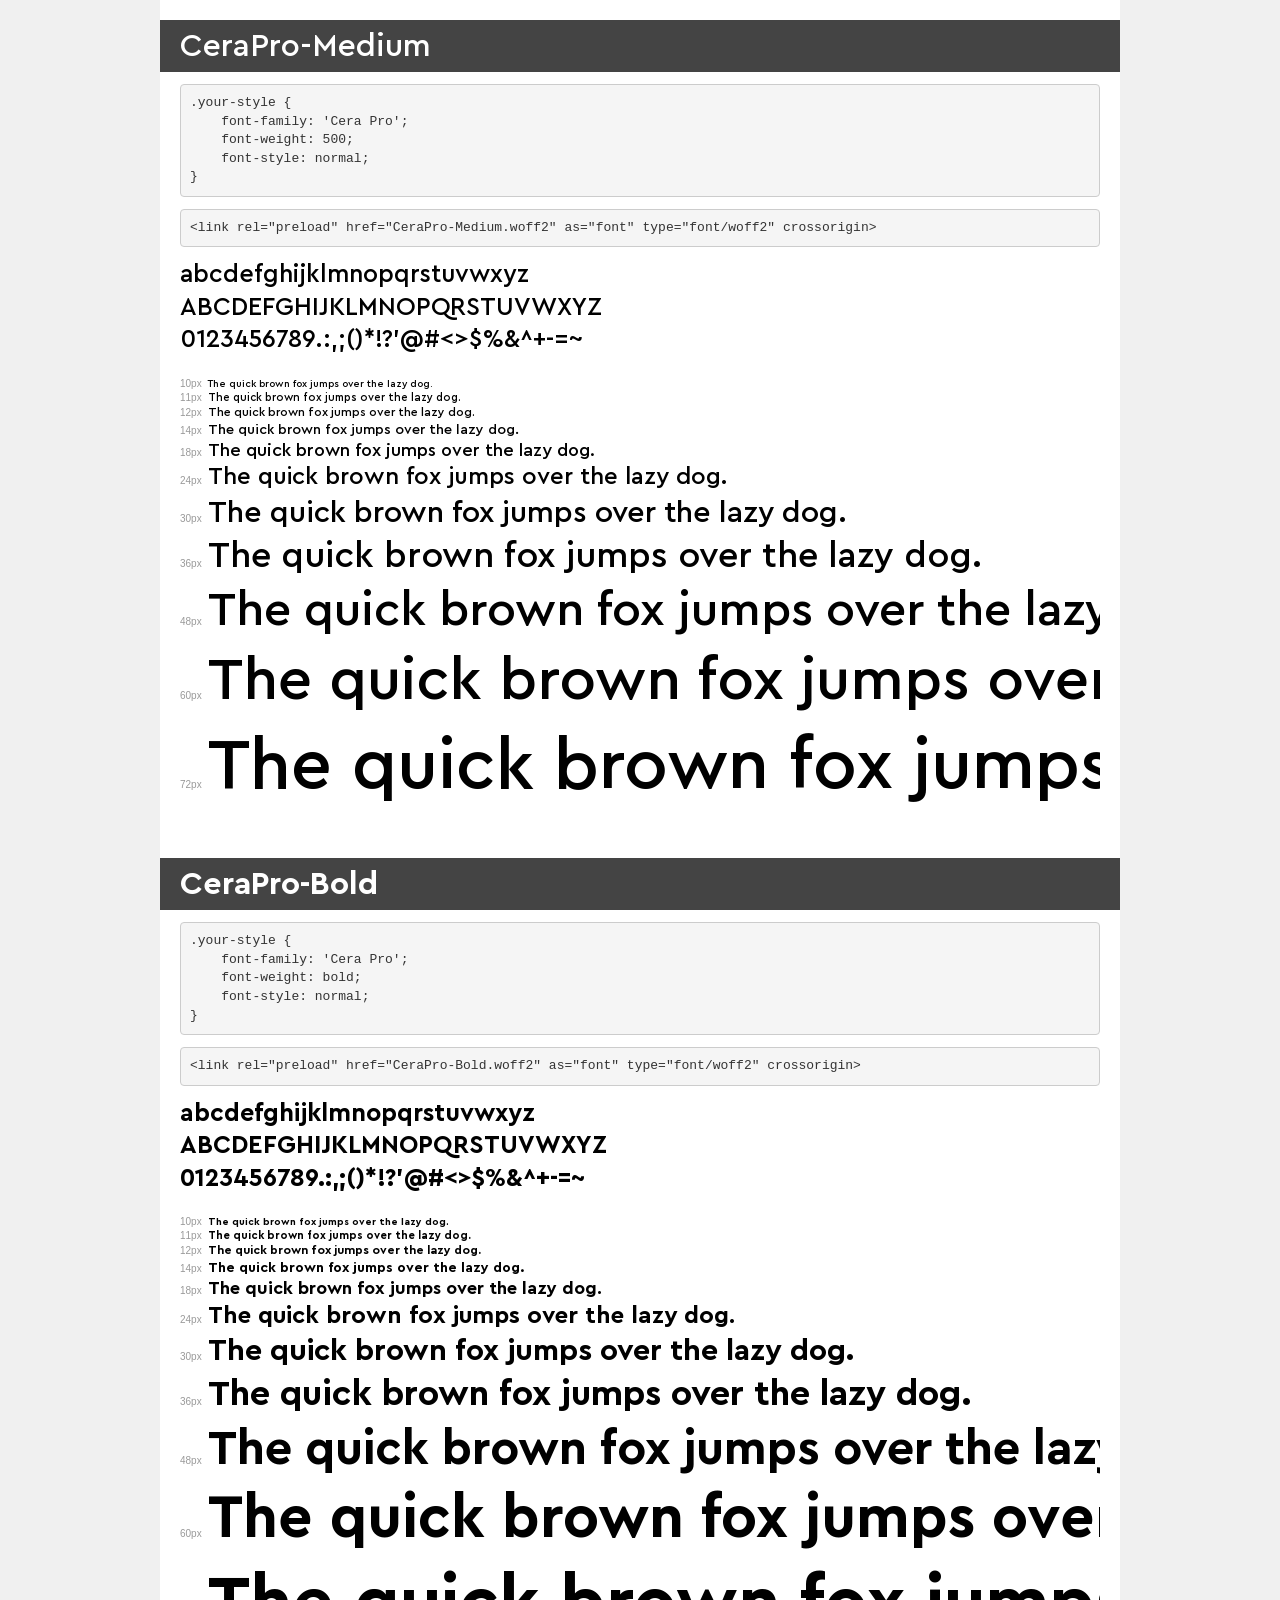
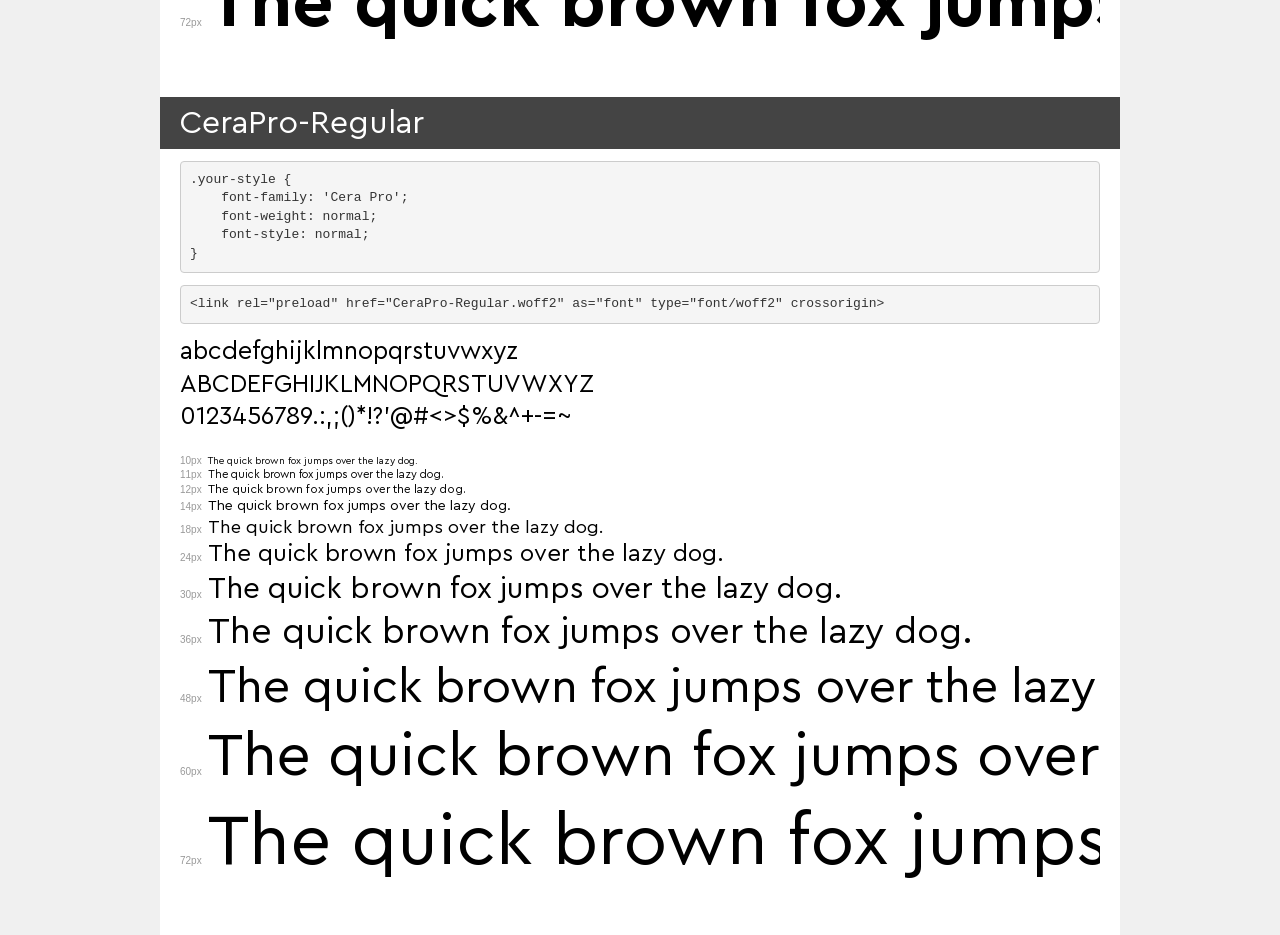
==== fonts/demo.html @ 89968bc9 "Upddated and improved homework 4" ====
<!DOCTYPE html>
<html lang="en">
<head>
    <meta charset="utf-8">
    <meta http-equiv="X-UA-Compatible" content="IE=edge">
    <meta name="viewport" content="width=device-width, initial-scale=1">
    <meta name="robots" content="noindex, noarchive">
    <meta name="format-detection" content="telephone=no">
    <title>Transfonter demo</title>
    <link href="stylesheet.css" rel="stylesheet">
    <style>
        /*
        http://meyerweb.com/eric/tools/css/reset/
        v2.0 | 20110126
        License: none (public domain)
        */
        html, body, div, span, applet, object, iframe,
        h1, h2, h3, h4, h5, h6, p, blockquote, pre,
        a, abbr, acronym, address, big, cite, code,
        del, dfn, em, img, ins, kbd, q, s, samp,
        small, strike, strong, sub, sup, tt, var,
        b, u, i, center,
        dl, dt, dd, ol, ul, li,
        fieldset, form, label, legend,
        table, caption, tbody, tfoot, thead, tr, th, td,
        article, aside, canvas, details, embed,
        figure, figcaption, footer, header, hgroup,
        menu, nav, output, ruby, section, summary,
        time, mark, audio, video {
            margin: 0;
            padding: 0;
            border: 0;
            font-size: 100%;
            font: inherit;
            vertical-align: baseline;
        }
        /* HTML5 display-role reset for older browsers */
        article, aside, details, figcaption, figure,
        footer, header, hgroup, menu, nav, section {
            display: block;
        }
        body {
            line-height: 1;
        }
        ol, ul {
            list-style: none;
        }
        blockquote, q {
            quotes: none;
        }
        blockquote:before, blockquote:after,
        q:before, q:after {
            content: '';
            content: none;
        }
        table {
            border-collapse: collapse;
            border-spacing: 0;
        }
        /* demo styles */
        body {
            background: #f0f0f0;
            color: #000;
        }
        .page {
            background: #fff;
            width: 920px;
            margin: 0 auto;
            padding: 20px 20px 0 20px;
            overflow: hidden;
        }
        .font-container {
            overflow-x: auto;
            overflow-y: hidden;
            margin-bottom: 40px;
            line-height: 1.3;
            white-space: nowrap;
            padding-bottom: 5px;
        }
        h1 {
            position: relative;
            background: #444;
            font-size: 32px;
            color: #fff;
            padding: 10px 20px;
            margin: 0 -20px 12px -20px;
        }
        .letters {
            font-size: 25px;
            margin-bottom: 20px;
        }
        .s10:before {
            content: '10px';
        }
        .s11:before {
            content: '11px';
        }
        .s12:before {
            content: '12px';
        }
        .s14:before {
            content: '14px';
        }
        .s18:before {
            content: '18px';
        }
        .s24:before {
            content: '24px';
        }
        .s30:before {
            content: '30px';
        }
        .s36:before {
            content: '36px';
        }
        .s48:before {
            content: '48px';
        }
        .s60:before {
            content: '60px';
        }
        .s72:before {
            content: '72px';
        }
        .s10:before, .s11:before, .s12:before, .s14:before,
        .s18:before, .s24:before, .s30:before, .s36:before,
        .s48:before, .s60:before, .s72:before {
            font-family: Arial, sans-serif;
            font-size: 10px;
            font-weight: normal;
            font-style: normal;
            color: #999;
            padding-right: 6px;
        }
        pre {
            display: block;
            padding: 9px;
            margin: 0 0 12px;
            font-family: Monaco, Menlo, Consolas, "Courier New", monospace;
            font-size: 13px;
            line-height: 1.428571429;
            color: #333;
            font-weight: normal;
            font-style: normal;
            background-color: #f5f5f5;
            border: 1px solid #ccc;
            overflow-x: auto;
            border-radius: 4px;
        }
        /* responsive */
        @media (max-width: 959px) {
            .page {
                width: auto;
                margin: 0;
            }
        }
    </style>
</head>
<body>
<div class="page">
    <div class="demo">
        <h1 style="font-family: 'Cera Pro'; font-weight: 500; font-style: normal;">CeraPro-Medium</h1>
        <pre title="Usage">.your-style {
    font-family: 'Cera Pro';
    font-weight: 500;
    font-style: normal;
}</pre>
        <pre title="Preload (optional)">
&lt;link rel=&quot;preload&quot; href=&quot;CeraPro-Medium.woff2&quot; as=&quot;font&quot; type=&quot;font/woff2&quot; crossorigin&gt;</pre>
        <div class="font-container" style="font-family: 'Cera Pro'; font-weight: 500; font-style: normal;">
            <p class="letters">
                abcdefghijklmnopqrstuvwxyz<br>
ABCDEFGHIJKLMNOPQRSTUVWXYZ<br>
                0123456789.:,;()*!?'@#&lt;&gt;$%&^+-=~
            </p>
            <p class="s10" style="font-size: 10px;">The quick brown fox jumps over the lazy dog.</p>
            <p class="s11" style="font-size: 11px;">The quick brown fox jumps over the lazy dog.</p>
            <p class="s12" style="font-size: 12px;">The quick brown fox jumps over the lazy dog.</p>
            <p class="s14" style="font-size: 14px;">The quick brown fox jumps over the lazy dog.</p>
            <p class="s18" style="font-size: 18px;">The quick brown fox jumps over the lazy dog.</p>
            <p class="s24" style="font-size: 24px;">The quick brown fox jumps over the lazy dog.</p>
            <p class="s30" style="font-size: 30px;">The quick brown fox jumps over the lazy dog.</p>
            <p class="s36" style="font-size: 36px;">The quick brown fox jumps over the lazy dog.</p>
            <p class="s48" style="font-size: 48px;">The quick brown fox jumps over the lazy dog.</p>
            <p class="s60" style="font-size: 60px;">The quick brown fox jumps over the lazy dog.</p>
            <p class="s72" style="font-size: 72px;">The quick brown fox jumps over the lazy dog.</p>
        </div>
    </div>

    <div class="demo">
        <h1 style="font-family: 'Cera Pro'; font-weight: bold; font-style: normal;">CeraPro-Bold</h1>
        <pre title="Usage">.your-style {
    font-family: 'Cera Pro';
    font-weight: bold;
    font-style: normal;
}</pre>
        <pre title="Preload (optional)">
&lt;link rel=&quot;preload&quot; href=&quot;CeraPro-Bold.woff2&quot; as=&quot;font&quot; type=&quot;font/woff2&quot; crossorigin&gt;</pre>
        <div class="font-container" style="font-family: 'Cera Pro'; font-weight: bold; font-style: normal;">
            <p class="letters">
                abcdefghijklmnopqrstuvwxyz<br>
ABCDEFGHIJKLMNOPQRSTUVWXYZ<br>
                0123456789.:,;()*!?'@#&lt;&gt;$%&^+-=~
            </p>
            <p class="s10" style="font-size: 10px;">The quick brown fox jumps over the lazy dog.</p>
            <p class="s11" style="font-size: 11px;">The quick brown fox jumps over the lazy dog.</p>
            <p class="s12" style="font-size: 12px;">The quick brown fox jumps over the lazy dog.</p>
            <p class="s14" style="font-size: 14px;">The quick brown fox jumps over the lazy dog.</p>
            <p class="s18" style="font-size: 18px;">The quick brown fox jumps over the lazy dog.</p>
            <p class="s24" style="font-size: 24px;">The quick brown fox jumps over the lazy dog.</p>
            <p class="s30" style="font-size: 30px;">The quick brown fox jumps over the lazy dog.</p>
            <p class="s36" style="font-size: 36px;">The quick brown fox jumps over the lazy dog.</p>
            <p class="s48" style="font-size: 48px;">The quick brown fox jumps over the lazy dog.</p>
            <p class="s60" style="font-size: 60px;">The quick brown fox jumps over the lazy dog.</p>
            <p class="s72" style="font-size: 72px;">The quick brown fox jumps over the lazy dog.</p>
        </div>
    </div>

    <div class="demo">
        <h1 style="font-family: 'Cera Pro'; font-weight: normal; font-style: normal;">CeraPro-Regular</h1>
        <pre title="Usage">.your-style {
    font-family: 'Cera Pro';
    font-weight: normal;
    font-style: normal;
}</pre>
        <pre title="Preload (optional)">
&lt;link rel=&quot;preload&quot; href=&quot;CeraPro-Regular.woff2&quot; as=&quot;font&quot; type=&quot;font/woff2&quot; crossorigin&gt;</pre>
        <div class="font-container" style="font-family: 'Cera Pro'; font-weight: normal; font-style: normal;">
            <p class="letters">
                abcdefghijklmnopqrstuvwxyz<br>
ABCDEFGHIJKLMNOPQRSTUVWXYZ<br>
                0123456789.:,;()*!?'@#&lt;&gt;$%&^+-=~
            </p>
            <p class="s10" style="font-size: 10px;">The quick brown fox jumps over the lazy dog.</p>
            <p class="s11" style="font-size: 11px;">The quick brown fox jumps over the lazy dog.</p>
            <p class="s12" style="font-size: 12px;">The quick brown fox jumps over the lazy dog.</p>
            <p class="s14" style="font-size: 14px;">The quick brown fox jumps over the lazy dog.</p>
            <p class="s18" style="font-size: 18px;">The quick brown fox jumps over the lazy dog.</p>
            <p class="s24" style="font-size: 24px;">The quick brown fox jumps over the lazy dog.</p>
            <p class="s30" style="font-size: 30px;">The quick brown fox jumps over the lazy dog.</p>
            <p class="s36" style="font-size: 36px;">The quick brown fox jumps over the lazy dog.</p>
            <p class="s48" style="font-size: 48px;">The quick brown fox jumps over the lazy dog.</p>
            <p class="s60" style="font-size: 60px;">The quick brown fox jumps over the lazy dog.</p>
            <p class="s72" style="font-size: 72px;">The quick brown fox jumps over the lazy dog.</p>
        </div>
    </div>

</div>
</body>
</html>
---- fonts/stylesheet.css ----
@font-face {
    font-family: 'Cera Pro';
    src: url('CeraPro-Medium.woff2') format('woff2'),
        url('CeraPro-Medium.woff') format('woff');
    font-weight: 500;
    font-style: normal;
    font-display: swap;
}

@font-face {
    font-family: 'Cera Pro';
    src: url('CeraPro-Bold.woff2') format('woff2'),
        url('CeraPro-Bold.woff') format('woff');
    font-weight: bold;
    font-style: normal;
    font-display: swap;
}

@font-face {
    font-family: 'Cera Pro';
    src: url('CeraPro-Regular.woff2') format('woff2'),
        url('CeraPro-Regular.woff') format('woff');
    font-weight: normal;
    font-style: normal;
    font-display: swap;
}
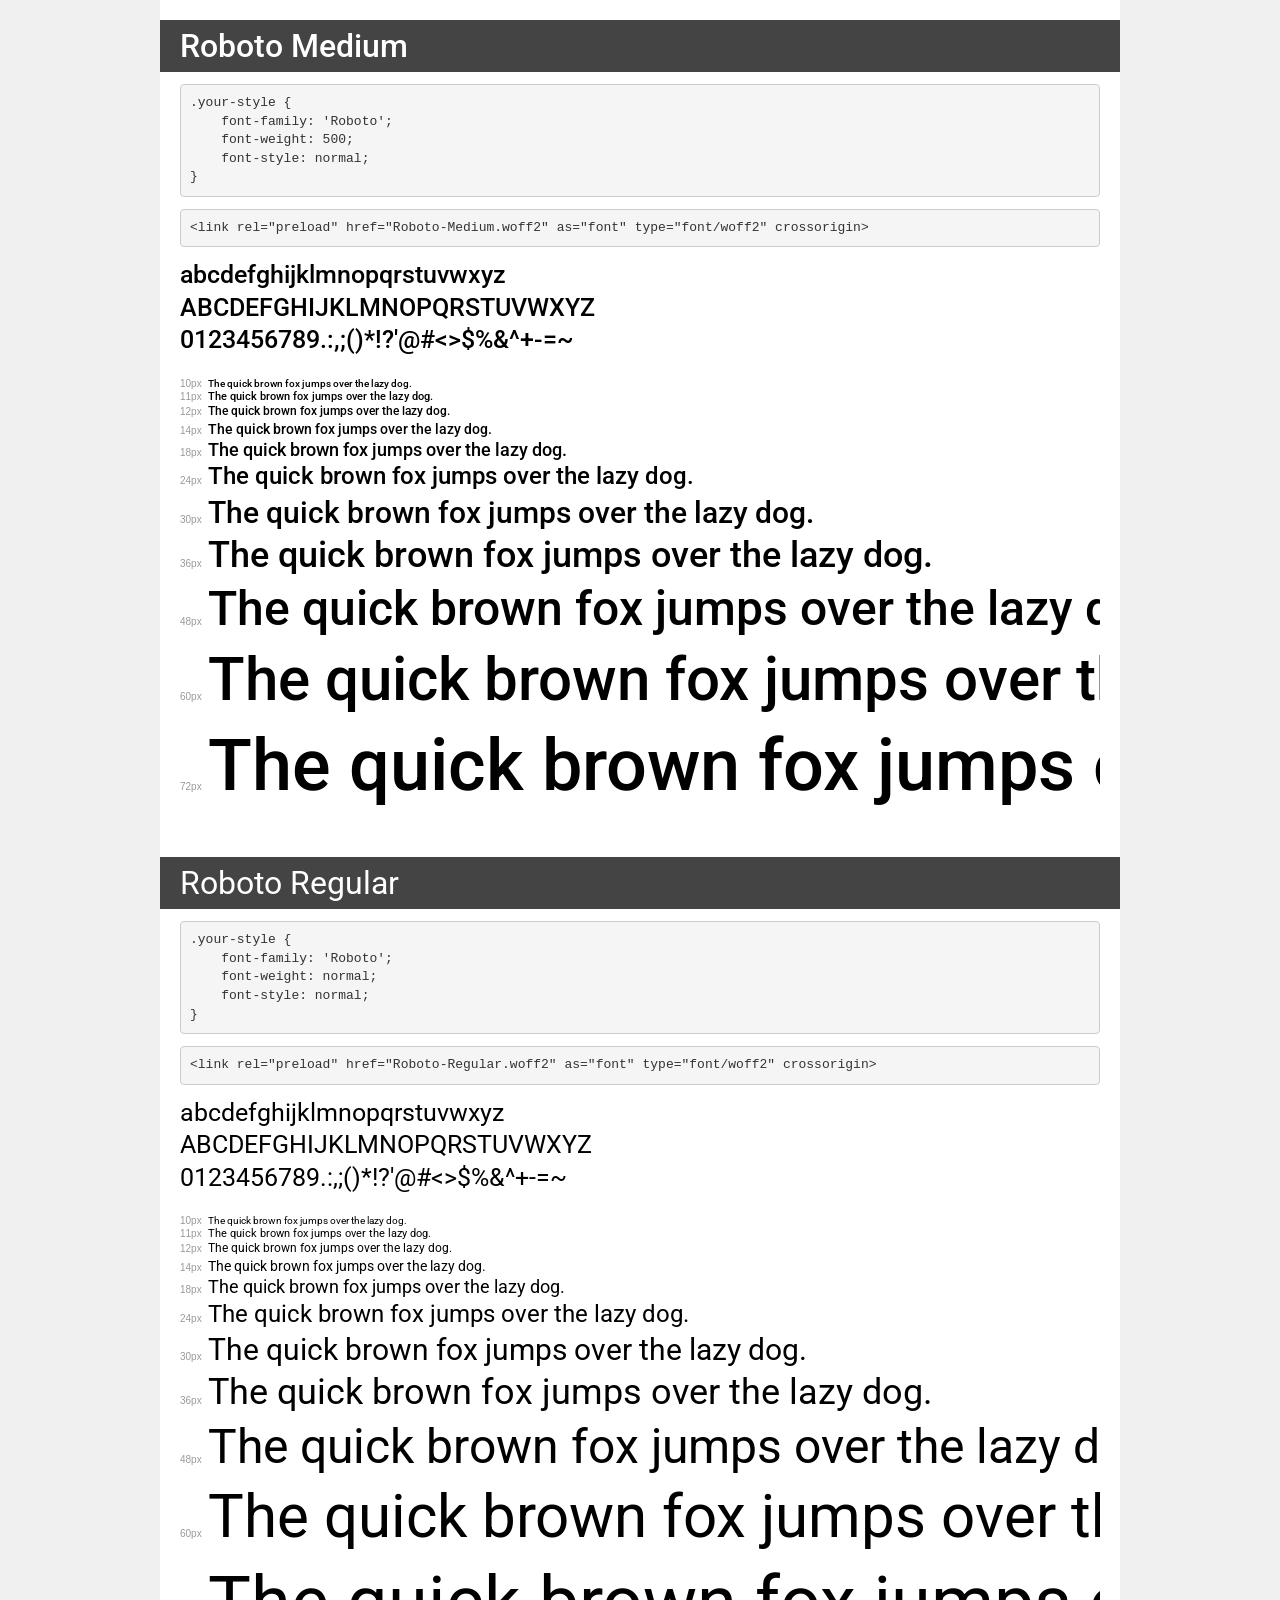
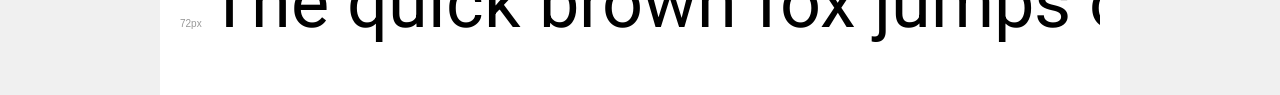
==== commit 3e74fc2f: "completed HW9" ====
--- a/fonts/demo.html
+++ b/fonts/demo.html
@@ -159,15 +159,15 @@
 <body>
 <div class="page">
     <div class="demo">
-        <h1 style="font-family: 'Cera Pro'; font-weight: 500; font-style: normal;">CeraPro-Medium</h1>
+        <h1 style="font-family: 'Roboto'; font-weight: 500; font-style: normal;">Roboto Medium</h1>
         <pre title="Usage">.your-style {
-    font-family: 'Cera Pro';
+    font-family: 'Roboto';
     font-weight: 500;
     font-style: normal;
 }</pre>
         <pre title="Preload (optional)">
-&lt;link rel=&quot;preload&quot; href=&quot;CeraPro-Medium.woff2&quot; as=&quot;font&quot; type=&quot;font/woff2&quot; crossorigin&gt;</pre>
-        <div class="font-container" style="font-family: 'Cera Pro'; font-weight: 500; font-style: normal;">
+&lt;link rel=&quot;preload&quot; href=&quot;Roboto-Medium.woff2&quot; as=&quot;font&quot; type=&quot;font/woff2&quot; crossorigin&gt;</pre>
+        <div class="font-container" style="font-family: 'Roboto'; font-weight: 500; font-style: normal;">
             <p class="letters">
                 abcdefghijklmnopqrstuvwxyz<br>
 ABCDEFGHIJKLMNOPQRSTUVWXYZ<br>
@@ -188,44 +188,15 @@
     </div>
 
     <div class="demo">
-        <h1 style="font-family: 'Cera Pro'; font-weight: bold; font-style: normal;">CeraPro-Bold</h1>
+        <h1 style="font-family: 'Roboto'; font-weight: normal; font-style: normal;">Roboto Regular</h1>
         <pre title="Usage">.your-style {
-    font-family: 'Cera Pro';
-    font-weight: bold;
-    font-style: normal;
-}</pre>
-        <pre title="Preload (optional)">
-&lt;link rel=&quot;preload&quot; href=&quot;CeraPro-Bold.woff2&quot; as=&quot;font&quot; type=&quot;font/woff2&quot; crossorigin&gt;</pre>
-        <div class="font-container" style="font-family: 'Cera Pro'; font-weight: bold; font-style: normal;">
-            <p class="letters">
-                abcdefghijklmnopqrstuvwxyz<br>
-ABCDEFGHIJKLMNOPQRSTUVWXYZ<br>
-                0123456789.:,;()*!?'@#&lt;&gt;$%&^+-=~
-            </p>
-            <p class="s10" style="font-size: 10px;">The quick brown fox jumps over the lazy dog.</p>
-            <p class="s11" style="font-size: 11px;">The quick brown fox jumps over the lazy dog.</p>
-            <p class="s12" style="font-size: 12px;">The quick brown fox jumps over the lazy dog.</p>
-            <p class="s14" style="font-size: 14px;">The quick brown fox jumps over the lazy dog.</p>
-            <p class="s18" style="font-size: 18px;">The quick brown fox jumps over the lazy dog.</p>
-            <p class="s24" style="font-size: 24px;">The quick brown fox jumps over the lazy dog.</p>
-            <p class="s30" style="font-size: 30px;">The quick brown fox jumps over the lazy dog.</p>
-            <p class="s36" style="font-size: 36px;">The quick brown fox jumps over the lazy dog.</p>
-            <p class="s48" style="font-size: 48px;">The quick brown fox jumps over the lazy dog.</p>
-            <p class="s60" style="font-size: 60px;">The quick brown fox jumps over the lazy dog.</p>
-            <p class="s72" style="font-size: 72px;">The quick brown fox jumps over the lazy dog.</p>
-        </div>
-    </div>
-
-    <div class="demo">
-        <h1 style="font-family: 'Cera Pro'; font-weight: normal; font-style: normal;">CeraPro-Regular</h1>
-        <pre title="Usage">.your-style {
-    font-family: 'Cera Pro';
+    font-family: 'Roboto';
     font-weight: normal;
     font-style: normal;
 }</pre>
         <pre title="Preload (optional)">
-&lt;link rel=&quot;preload&quot; href=&quot;CeraPro-Regular.woff2&quot; as=&quot;font&quot; type=&quot;font/woff2&quot; crossorigin&gt;</pre>
-        <div class="font-container" style="font-family: 'Cera Pro'; font-weight: normal; font-style: normal;">
+&lt;link rel=&quot;preload&quot; href=&quot;Roboto-Regular.woff2&quot; as=&quot;font&quot; type=&quot;font/woff2&quot; crossorigin&gt;</pre>
+        <div class="font-container" style="font-family: 'Roboto'; font-weight: normal; font-style: normal;">
             <p class="letters">
                 abcdefghijklmnopqrstuvwxyz<br>
 ABCDEFGHIJKLMNOPQRSTUVWXYZ<br>
--- a/fonts/stylesheet.css
+++ b/fonts/stylesheet.css
@@ -1,25 +1,16 @@
 @font-face {
-    font-family: 'Cera Pro';
-    src: url('CeraPro-Medium.woff2') format('woff2'),
-        url('CeraPro-Medium.woff') format('woff');
+    font-family: 'Roboto';
+    src: url('Roboto-Medium.woff2') format('woff2'),
+        url('Roboto-Medium.woff') format('woff');
     font-weight: 500;
     font-style: normal;
     font-display: swap;
 }
 
 @font-face {
-    font-family: 'Cera Pro';
-    src: url('CeraPro-Bold.woff2') format('woff2'),
-        url('CeraPro-Bold.woff') format('woff');
-    font-weight: bold;
-    font-style: normal;
-    font-display: swap;
-}
-
-@font-face {
-    font-family: 'Cera Pro';
-    src: url('CeraPro-Regular.woff2') format('woff2'),
-        url('CeraPro-Regular.woff') format('woff');
+    font-family: 'Roboto';
+    src: url('Roboto-Regular.woff2') format('woff2'),
+        url('Roboto-Regular.woff') format('woff');
     font-weight: normal;
     font-style: normal;
     font-display: swap;
